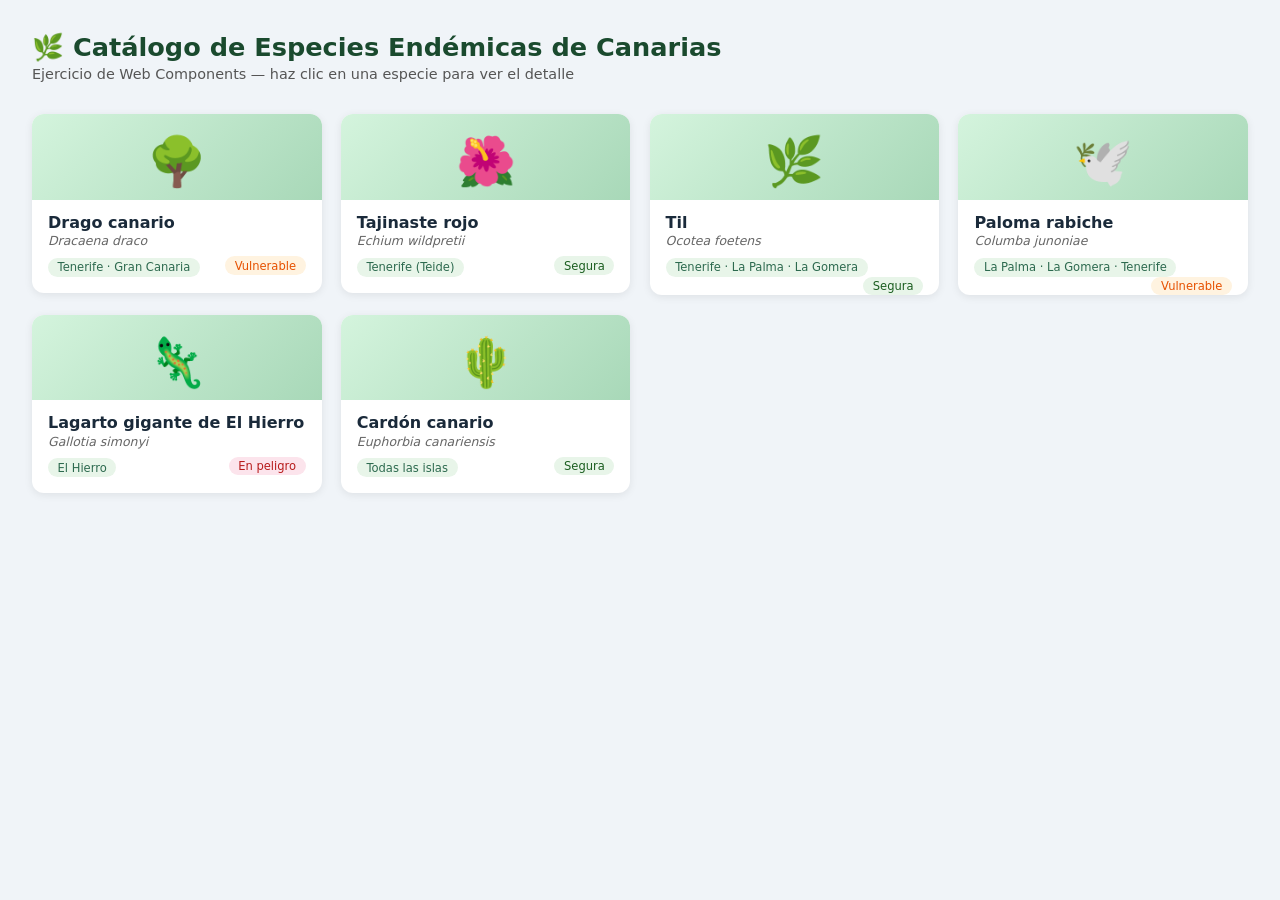
==== especies.html @ 9f29195f "Se ha añadido el botón de like en el panel de detalles de especies" ====
<!DOCTYPE html>
<html lang="es">
<head>
  <meta charset="UTF-8">
  <meta name="viewport" content="width=device-width, initial-scale=1.0">
  <script type="module" src="./components/LikeButton.js"></script>
  <title>Ejercicio Web Components — Especies de Canarias</title>
  <style>
    /* ── Reset y base ─────────────────────────────────── */
    *, *::before, *::after { box-sizing: border-box; margin: 0; padding: 0; }

    body {
      font-family: system-ui, sans-serif;
      background: #f0f4f8;
      color: #1a2a3a;
      padding: 2rem;
      min-height: 100vh;
    }

    h1 {
      font-size: 1.6rem;
      margin-bottom: 0.25rem;
      color: #1a4a2e;
    }
    .subtitulo {
      font-size: 0.9rem;
      color: #555;
      margin-bottom: 2rem;
    }

    /* ── Cuadrícula de tarjetas ───────────────────────── */
    .catalogo {
      display: grid;
      grid-template-columns: repeat(auto-fill, minmax(240px, 1fr));
      gap: 1.2rem;
      margin-bottom: 2rem;
    }
  </style>
</head>
<body>

<h1>🌿 Catálogo de Especies Endémicas de Canarias</h1>
<p class="subtitulo">Ejercicio de Web Components — haz clic en una especie para ver el detalle</p>

<!-- ════════════════════════════════════════════════════
     PLANTILLA 1 — tarjeta compacta (vista catálogo)
     ═══════════════════════════════════════════════════ -->
<template id="tpl-especie-card">
  <style>
    :host {
      display: block;
      cursor: pointer;
    }
    .card {
      background: white;
      border-radius: 12px;
      overflow: hidden;
      box-shadow: 0 2px 8px rgba(0,0,0,.08);
      transition: transform .18s, box-shadow .18s;
    }
    :host(:hover) .card {
      transform: translateY(-4px);
      box-shadow: 0 6px 20px rgba(0,0,0,.14);
    }
    .card-icono {
      font-size: 3rem;
      text-align: center;
      padding: 1.2rem 0 0.6rem;
      background: linear-gradient(135deg, #d4f4dd, #a8d8b8);
    }
    .card-body { padding: 0.8rem 1rem 1rem; }
    .card-nombre { font-weight: 700; font-size: 1rem; }
    .card-cientifico {
      font-style: italic;
      font-size: 0.78rem;
      color: #666;
      margin: 0.1rem 0 0.5rem;
    }
    .card-isla {
      display: inline-block;
      font-size: 0.72rem;
      background: #e8f5e9;
      color: #2d6a4f;
      border-radius: 20px;
      padding: 0.15rem 0.6rem;
    }
    .card-amenaza {
      float: right;
      font-size: 0.72rem;
      padding: 0.15rem 0.6rem;
      border-radius: 20px;
    }
    .amenaza-EN { background:#fce4ec; color:#b71c1c; }
    .amenaza-VU { background:#fff3e0; color:#e65100; }
    .amenaza-LC { background:#e8f5e9; color:#1b5e20; }
  </style>

  <div class="card">
    <div class="card-icono">
      <slot name="icono">🌱</slot>
    </div>
    <div class="card-body">
      <div class="card-nombre"><slot name="nombre">Especie</slot></div>
      <div class="card-cientifico"><slot name="cientifico"></slot></div>
      <span class="card-isla"><slot name="isla">Canarias</slot></span>
      <span class="card-amenaza" id="badge-amenaza"></span>
      
    </div>
  </div>
</template>

<!-- ════════════════════════════════════════════════════
     PLANTILLA 2 — panel de detalle (vista expandida)
     ═══════════════════════════════════════════════════ -->
<template id="tpl-especie-detalle">
  <style>
    :host { display: block; }
    .detalle {
      background: white;
      border-left: 4px solid #2d6a4f;
      border-radius: 8px;
      padding: 1.2rem 1.4rem;
      margin-bottom: 1.5rem;
      animation: aparecer .25s ease;
    }
    @keyframes aparecer {
      from { opacity: 0; transform: translateY(-8px); }
      to   { opacity: 1; transform: translateY(0); }
    }
    .detalle-cab {
      display: flex;
      align-items: center;
      gap: 1rem;
      margin-bottom: 0.8rem;
    }
    .detalle-icono { font-size: 2.4rem; }
    .detalle-nombre { font-size: 1.2rem; font-weight: 700; }
    .detalle-cientifico { font-style: italic; font-size: 0.85rem; color:#666; }
    .detalle-desc { font-size: 0.9rem; line-height: 1.6; color:#333; }
    .detalle-meta {
      margin-top: 0.8rem;
      display: flex;
      gap: 0.6rem;
      flex-wrap: wrap;
    }
    .chip {
      font-size: 0.75rem;
      padding: 0.2rem 0.7rem;
      border-radius: 20px;
      background: #f0f4f8;
      color: #333;
    }
    button.cerrar {
      float: right;
      background: none;
      border: 1px solid #ccc;
      border-radius: 6px;
      cursor: pointer;
      padding: 0.2rem 0.7rem;
      font-size: 0.8rem;
      color: #555;
    }
    button.cerrar:hover { background:#f5f5f5; }

    .detalle-footer {
      display: flex;
      align-items: center;
      justify-content: space-between;
      width: 100%;
    }
  </style>

  <div class="detalle">
    <button class="cerrar" id="btn-cerrar">✕ cerrar</button>
    <div class="detalle-cab">
      <span class="detalle-icono" id="d-icono"></span>
      <div>
        <div class="detalle-nombre" id="d-nombre"></div>
        <div class="detalle-cientifico" id="d-cientifico"></div>
      </div>
    </div>
    <p class="detalle-desc" id="d-desc"></p>
    <div class="detalle-footer">
      <div class="detalle-meta" id="d-meta"></div>
      <like-button id="like"></like-button>
    </div>
  </div>
</template>



<!-- ════════════════════════════════════════════════════
     PLANTILLA 3 — Boton de Like (vista expandida)
     ═══════════════════════════════════════════════════ -->

    <template id="tpl-like-button">
    <div class="casilla">
      <div class = bg-heart>
        <div class=heart-icon></div> 
      </div>
      <span class="likes">0</span>
    </div>
  </template>



<!-- ════════════════════════════════════════════════════
     CONTENIDO DE LA PÁGINA
     ═══════════════════════════════════════════════════ -->

<div id="detalle-contenedor"></div>

<div class="catalogo" id="catalogo"></div>



<!-- ════════════════════════════════════════════════════
     JAVASCRIPT
     ═══════════════════════════════════════════════════ -->
<script>
/* ─────────────────────────────────────────────────────
   DATOS — 6 especies endémicas de Canarias
   ───────────────────────────────────────────────────── */
const ESPECIES = [
  {
    id: 'drago',
    icono: '🌳',
    nombre: 'Drago canario',
    cientifico: 'Dracaena draco',
    isla: 'Tenerife · Gran Canaria',
    amenaza: 'VU',
    amenazaLabel: 'Vulnerable',
    desc: 'El drago es el árbol símbolo de Canarias. Puede vivir miles de años y su savia rojiza —llamada "sangre de drago"— ha sido usada con fines medicinales desde la antigüedad. El ejemplar más famoso, el Drago Milenario de Icod de los Vinos, supera los 800 años.',
    habitat: 'Bosque termófilo',
    altura: 'hasta 20 m',
    valoracion: "20",
    liked: false,
  },
  {
    id: 'tajinaste',
    icono: '🌺',
    nombre: 'Tajinaste rojo',
    cientifico: 'Echium wildpretii',
    isla: 'Tenerife (Teide)',
    amenaza: 'LC',
    amenazaLabel: 'Preocupación menor',
    desc: 'Planta bienal que alcanza los 3 metros de altura con una espiga cónica cubierta de flores rojo brillante. Crece exclusivamente en el Parque Nacional del Teide, entre los 2.000 y 3.500 m de altitud, y florece de mayo a junio.',
    habitat: 'Alta montaña volcánica',
    altura: 'hasta 3 m',
    valoracion: "32",
    liked: false,
  },
  {
    id: 'laurisilva',
    icono: '🌿',
    nombre: 'Til',
    cientifico: 'Ocotea foetens',
    isla: 'Tenerife · La Palma · La Gomera',
    amenaza: 'LC',
    amenazaLabel: 'Preocupación menor',
    desc: 'Árbol predominante de la laurisilva macaronésica, bosque relicto del Terciario que sobrevivió a las glaciaciones gracias al clima canario. Sus hojas desprenden un olor fuerte al estrujarse. Puede superar los 40 m de altura en la laurisilva gomera.',
    habitat: 'Laurisilva',
    altura: 'hasta 40 m',
    valoracion: "3",
    liked: false,
  },
  {
    id: 'palomita',
    icono: '🕊️',
    nombre: 'Paloma rabiche',
    cientifico: 'Columba junoniae',
    isla: 'La Palma · La Gomera · Tenerife',
    amenaza: 'VU',
    amenazaLabel: 'Vulnerable',
    desc: 'Ave endémica de las islas occidentales, ligada a la laurisilva. Se distingue por el blanco puro de su cola (de ahí "rabiche"). Su población ha descendido por la pérdida de bosques; actualmente está protegida y sus colonias se monitorizan anualmente.',
    habitat: 'Laurisilva y pinar',
    altura: '—',
    valoracion: "10",
    liked: false,

  },
  {
    id: 'lagarto',
    icono: '🦎',
    nombre: 'Lagarto gigante de El Hierro',
    cientifico: 'Gallotia simonyi',
    isla: 'El Hierro',
    amenaza: 'EN',
    amenazaLabel: 'En peligro',
    desc: 'Considerado extinto durante décadas, fue redescubierto en 1974 en los acantilados de Fuga de Gorreta. Puede superar el metro de longitud. El Centro de Recuperación del Lagarto Gigante de El Hierro lleva un programa de cría en cautividad para reforzar la población silvestre.',
    habitat: 'Acantilados y matorrales',
    altura: 'hasta 120 cm',
    valoracion: "12",
    liked: false,

  },
  {
    id: 'cardón',
    icono: '🌵',
    nombre: 'Cardón canario',
    cientifico: 'Euphorbia canariensis',
    isla: 'Todas las islas',
    amenaza: 'LC',
    amenazaLabel: 'Preocupación menor',
    desc: 'Suculenta arborescente que forma los llamados "cardones" o tabaibaes, ecosistema exclusivo canario. A pesar de su aspecto de cactus, no es un cactus: pertenece al género Euphorbia. Su látex es tóxico y fue usado históricamente para envenenar peces.',
    habitat: 'Matorral costero y medianías',
    altura: 'hasta 4 m',
    valoracion: "8",
    liked: false,
  },
];


/* ─────────────────────────────────────────────────────
   COMPONENTE 1 — <especie-card>
   Responsabilidad: mostrar la tarjeta compacta.

   Guarda el objeto completo de la especie en this._especie
   y lo pasa entero en el detalle del evento.

   Evento que LANZA:
   ① "especie-abierta" (CustomEvent que cruza el Shadow DOM)
      → lleva el objeto especie completo en e.detail.especie
      bubbles: true, composed: true — cruza el shadow boundary.
   ───────────────────────────────────────────────────── */
class EspecieCard extends HTMLElement {

  /* Los atributos que queremos observar para reaccionar */
  static get observedAttributes() {
    return ['amenaza'];
  }

  constructor() {
    super(); // SIEMPRE primero

    // Creamos el Shadow DOM
    this.attachShadow({ mode: 'open' });

    // Clonamos la plantilla
    const tpl = document.getElementById('tpl-especie-card');
    const clone = tpl.content.cloneNode(true);
    this.shadowRoot.appendChild(clone);

    // Objeto especie completo — lo asigna la página al crear la card
    this._especie = null;
  }

  connectedCallback() {
    // Pintamos el badge de amenaza (necesitamos el atributo ya seteado)
    this._actualizarAmenaza();

    // ── Evento nativo: escuchamos click dentro del shadow ──
    this.shadowRoot.querySelector('.card')
      .addEventListener('click', () => this._alHacerClic());
  }

  attributeChangedCallback(nombre, anterior, nuevo) {
    // Cada vez que cambie el atributo "amenaza", actualizamos el badge
    if (nombre === 'amenaza') this._actualizarAmenaza();
  }

  _actualizarAmenaza() {
    const badge   = this.shadowRoot.getElementById('badge-amenaza');
    const amenaza = this.getAttribute('amenaza') ?? 'LC';
    const labels  = { EN: 'En peligro', VU: 'Vulnerable', LC: 'Segura' };
    badge.textContent = labels[amenaza] ?? amenaza;
    badge.className   = `card-amenaza amenaza-${amenaza}`;
  }

  _alHacerClic() {
    // ══ EVENTO — cruza el Shadow DOM y llega al documento ══════
    // Pasa el objeto especie COMPLETO en e.detail.especie,
    // así cualquier oyente tiene todos los datos sin buscar nada.
    // bubbles: true  → sube por el árbol DOM
    // composed: true → cruza el shadow boundary
    this.dispatchEvent(new CustomEvent('especie-abierta', {
      detail:   { especie: this._especie },
      bubbles:  true,
      composed: true
    }));
  }
}

customElements.define('especie-card', EspecieCard);


/* ─────────────────────────────────────────────────────
   COMPONENTE 2 — <especie-detalle>
   Responsabilidad: mostrar el panel de detalle.

   ★ OPCIÓN B — el componente se suscribe él solo al evento
     "especie-abierta" en connectedCallback y se desuscribe
     en disconnectedCallback. No necesita que nadie le llame
     externamente; reacciona por sí mismo.

     Equivale al patrón OnEnable / OnDisable de Unity:
       connectedCallback    → OnEnable  (me conecto al "bus")
       disconnectedCallback → OnDisable (me desconecto del "bus")

   También lanza "especie-cerrada" al cerrarse.
   ───────────────────────────────────────────────────── */
class EspecieDetalle extends HTMLElement {

  constructor() {
    super();
    this.attachShadow({ mode: 'open' });

    const tpl = document.getElementById('tpl-especie-detalle');
    this.shadowRoot.appendChild(tpl.content.cloneNode(true));

    // Guardamos la referencia del handler para poder quitarlo luego
    // (necesitamos la MISMA función en add y en remove)
    this._onEspecieAbierta = e => {
      this._mostrar(e.detail.especie);
    };
  }

  connectedCallback() {
    this.shadowRoot.getElementById('btn-cerrar')
        .addEventListener('click', () => this._cerrar());

    document.addEventListener('especie-abierta', this._onEspecieAbierta);
  }

  disconnectedCallback() {
    // ★ Me desuscribo cuando me sacan del DOM: al desactivarme, dejo de escuchar)
    document.removeEventListener('especie-abierta', this._onEspecieAbierta);
  }

  /* Método privado — rellena el shadow DOM con los datos de la especie */
  _mostrar(especie) {
    this.shadowRoot.getElementById('like').valoracion = especie.valoracion;
    this.shadowRoot.getElementById('d-icono').textContent      = especie.icono;
    this.shadowRoot.getElementById('d-nombre').textContent     = especie.nombre;
    this.shadowRoot.getElementById('d-cientifico').textContent = especie.cientifico;
    this.shadowRoot.getElementById('d-desc').textContent       = especie.desc;
    
    
    const meta = this.shadowRoot.getElementById('d-meta');
    meta.innerHTML = '';
    [
      `🏝 ${especie.isla}`,
      `🌡 ${especie.amenazaLabel}`,
      `🌲 ${especie.habitat}`,
      `📏 ${especie.altura}`,
    ].forEach(texto => {
      const chip = document.createElement('span');
      chip.className   = 'chip';
      chip.textContent = texto;
      meta.appendChild(chip);
    });

    this.style.display = 'block';
  }

  _cerrar() {
    this.style.display = 'none';

    // Evento que cruza el shadow DOM — avisa al documento de que se cerró
    this.dispatchEvent(new CustomEvent('especie-cerrada', {
      bubbles:  true,
      composed: true
    }));
  }
}

customElements.define('especie-detalle', EspecieDetalle);


/* ─────────────────────────────────────────────────────
   PÁGINA — crea las tarjetas y el panel de detalle
   ───────────────────────────────────────────────────── */

// 1. Crear el componente de detalle y ocultarlo inicialmente.
//    En cuanto se añade al DOM, su connectedCallback se suscribe
//    solo a "especie-abierta" — la página no necesita hacer nada más.
const panelDetalle = document.createElement('especie-detalle');
panelDetalle.style.display = 'none';
document.getElementById('detalle-contenedor').appendChild(panelDetalle);

// 2. Crear una tarjeta por cada especie
const catalogo = document.getElementById('catalogo');

ESPECIES.forEach(esp => {
  const card = document.createElement('especie-card');
  card.setAttribute('amenaza', esp.amenaza);

  // ★ Guardamos el objeto completo en la propiedad del componente.
  //   Así _alHacerClic() puede pasarlo entero en el evento,
  //   sin necesidad de buscar por id.
  card._especie = esp;

  // Slots — contenido que entra en la plantilla vía <slot>
  card.innerHTML = `
    <span slot="icono">${esp.icono}</span>
    <span slot="nombre">${esp.nombre}</span>
    <span slot="cientifico">${esp.cientifico}</span>
    <span slot="isla">${esp.isla}</span>
  `;

  catalogo.appendChild(card);
});

// 3. Escuchar el cierre (opcional — para reaccionar desde la página si hiciera falta)
document.addEventListener('especie-cerrada', () => {
  // nada por ahora; el panel ya se oculta él solo en _cerrar()
});


</script>
</body>
</html>
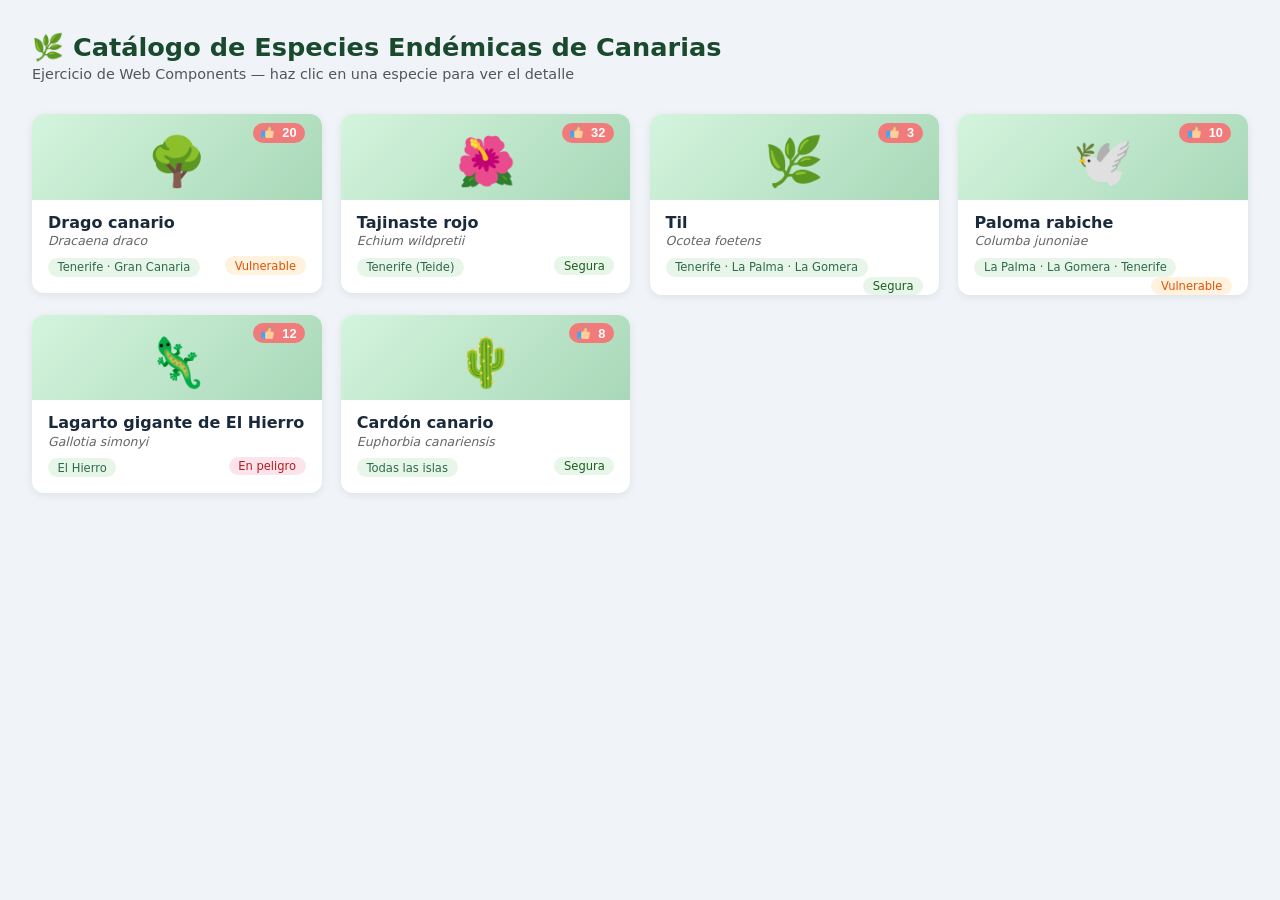
==== commit d91d4251: "Conectando el comportamiento de los componentes creados en la práctica" ====
--- a/especies.html
+++ b/especies.html
@@ -4,6 +4,7 @@
   <meta charset="UTF-8">
   <meta name="viewport" content="width=device-width, initial-scale=1.0">
   <script type="module" src="./components/LikeButton.js"></script>
+  <script type="module" src="./components/ScoreBox.js"></script>
   <title>Ejercicio Web Components — Especies de Canarias</title>
   <style>
     /* ── Reset y base ─────────────────────────────────── */
@@ -63,10 +64,20 @@
       box-shadow: 0 6px 20px rgba(0,0,0,.14);
     }
     .card-icono {
-      font-size: 3rem;
-      text-align: center;
+      position: relative;
+      display: flex;
+      justify-content: center;
       padding: 1.2rem 0 0.6rem;
       background: linear-gradient(135deg, #d4f4dd, #a8d8b8);
+    }
+    .icono {
+      font-size: 3rem;
+    }
+
+    .score {
+      position: absolute;
+      top: 10%;
+      right: 5%;
     }
     .card-body { padding: 0.8rem 1rem 1rem; }
     .card-nombre { font-weight: 700; font-size: 1rem; }
@@ -97,14 +108,14 @@
 
   <div class="card">
     <div class="card-icono">
-      <slot name="icono">🌱</slot>
+      <slot class=icono name="icono">🌱</slot>
+      <score-box class="score" id="score"></score-box>
     </div>
     <div class="card-body">
       <div class="card-nombre"><slot name="nombre">Especie</slot></div>
       <div class="card-cientifico"><slot name="cientifico"></slot></div>
       <span class="card-isla"><slot name="isla">Canarias</slot></span>
       <span class="card-amenaza" id="badge-amenaza"></span>
-      
     </div>
   </div>
 </template>
@@ -202,6 +213,18 @@
     </div>
   </template>
 
+
+<!-- ════════════════════════════════════════════════════
+     PLANTILLA 4 — Componente Like (vista tarjetas)
+     ═══════════════════════════════════════════════════ -->
+    <template id="tpl-score-box">
+    <div class="valoration-card">
+      <div class="icon">
+        <img src="./imgs/like.png" alt="Like icon">
+      </div>
+      <div class="amount">9</div>
+    </div>
+  </template>
 
 
 <!-- ════════════════════════════════════════════════════
@@ -348,17 +371,30 @@
   connectedCallback() {
     // Pintamos el badge de amenaza (necesitamos el atributo ya seteado)
     this._actualizarAmenaza();
-
+    this._actualizarPuntaje();
     // ── Evento nativo: escuchamos click dentro del shadow ──
     this.shadowRoot.querySelector('.card')
       .addEventListener('click', () => this._alHacerClic());
+    
+    document.addEventListener("like-update", e => {
+      
+      if(e.detail.especie.id === this._especie.id) {
+        this._especie.valoracion = e.detail.likeAmount;
+        this._especie.liked = e.detail.liked;
+        this._actualizarPuntaje();
+      }
+    })
   }
 
   attributeChangedCallback(nombre, anterior, nuevo) {
     // Cada vez que cambie el atributo "amenaza", actualizamos el badge
     if (nombre === 'amenaza') this._actualizarAmenaza();
   }
-
+  _actualizarPuntaje() {
+    
+    const valoracion = this._especie.valoracion;
+    const score = this.shadowRoot.getElementById('score').setAttribute('score', valoracion);
+  }
   _actualizarAmenaza() {
     const badge   = this.shadowRoot.getElementById('badge-amenaza');
     const amenaza = this.getAttribute('amenaza') ?? 'LC';
@@ -429,7 +465,9 @@
 
   /* Método privado — rellena el shadow DOM con los datos de la especie */
   _mostrar(especie) {
+    this.shadowRoot.getElementById('like').especie = especie;
     this.shadowRoot.getElementById('like').valoracion = especie.valoracion;
+    this.shadowRoot.getElementById('like').liked = especie.liked;
     this.shadowRoot.getElementById('d-icono').textContent      = especie.icono;
     this.shadowRoot.getElementById('d-nombre').textContent     = especie.nombre;
     this.shadowRoot.getElementById('d-cientifico').textContent = especie.cientifico;
